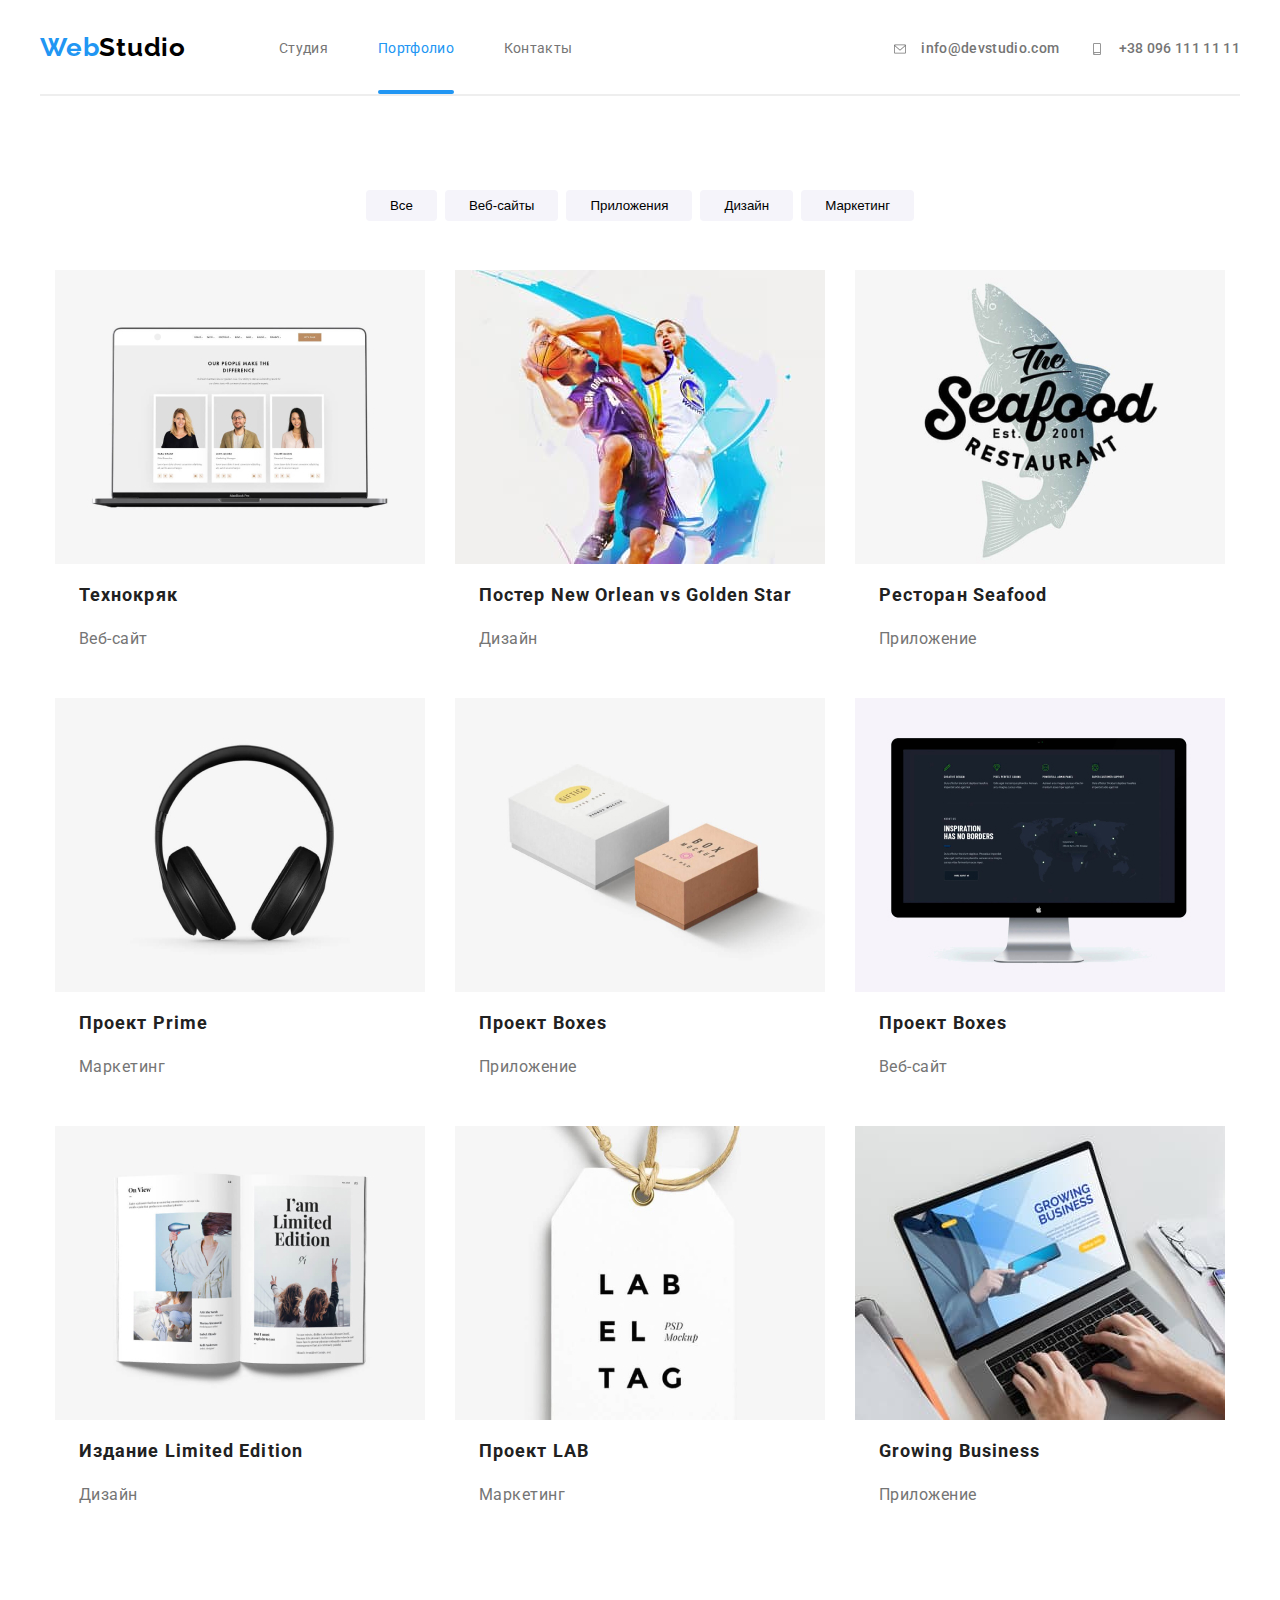
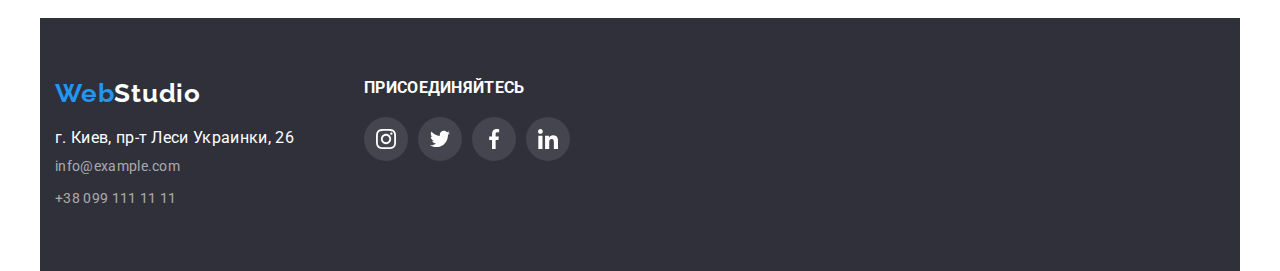
==== portfolio.html @ c5af1349 "Добавляет файлы из дз 5" ====
<!DOCTYPE html>
<html lang="ru">
<head>
    <meta charset="UTF-8">
    <meta name="viewport" content="width=device-width, initial-scale=1.0">
    <title>Портфолио</title>
    <link href="https://fonts.googleapis.com/css2?family=Raleway:wght@700&family=Roboto:wght@400;500;700;900&display=swap" rel="stylesheet">
    <link rel="stylesheet" href="./css/common.css">
    <link rel="stylesheet" href="./css/style.css">
</head>
<body class="page-body container">
    <!-- Шапка сайта -->
    <header class="">
        <div class="page-header portfolio ">
            <nav class="main-nav">
                <a href="" id="head" lang="en" class="logo">Web<span class="studio-bl">Studio</span></a>
                <ul class="site-nav">
                    <li class="list"><a href="./index.html" class="link">Студия</a></li>
                    <li class="list"><a href="./portfolio.html" class="link current">Портфолио</a></li>
                    <li class="list"><a href="./test.html" class="link">Контакты</a></li>
                </ul>
            </nav>
            <ul class="cont-nav">
                <li class="cont-list">
                    <a href="mailto:info@devstudio.com" class="header-contacts">
                        
                        <svg class="cont-icon">
                        <use href="./images/symbol-defs.svg#icon-envelope"></use>
                        </svg>
                        info@devstudio.com
                    </a>
                    
                </li>
                <li class="cont-list">
                    <a href="tel:+380961111111" class="header-contacts">
                        <svg class="cont-icon">
                        <use href="./images/symbol-defs.svg#icon-smartphone"></use>
                        </svg>
                        +38 096 111 11 11
                    </a>
                </li>
            </ul> 
        </div> 
    </header>
    <!-- Основной уникальный контент -->
    <main class="main-port">
        <div class="port-container">
            <h1 class="hidden">Портфолио</h1>
            <ul class="portfolio-list">
                <li class="item"><button class="portfolio-item">Все</button></li>
                <li class="item"><button class="portfolio-item">Веб-сайты</button> </li>
                <li class="item"><button class="portfolio-item">Приложения</button> </li>
                <li class="item"><button class="portfolio-item">Дизайн</button></li>
                <li class="item"><button class="portfolio-item">Маркетинг</button> </li>
            </ul>
            <ul class="works">
                <li class="worklist">
                    <a href="">
                        <div class="product-img">
                            <img src="./images/Portfolio/img1.jpg" alt="фото открытого ноутбука, на дисплее которого веб-страница" >
                            <div class="product-overlay">
                                <p class="product-text">
                                    Технокряк это современная площадка распространения коронавируса. Компании используют эту платформу для цифрового шпионажа и атак на защищённые сервера конкурентов.
                                </p>
                            </div>
                           
                        </div>
                        <div class="work-item">
                            <h2 class="worklist-title links">Технокряк</h2>
                            <p class="worklist-text">Веб-сайт</p>
                        </div>
                    </a>
                </li>
                <li class="worklist">
                    <a href="">
                        <div class="product-img">
                            <img src="./images/Portfolio/img2.jpg" alt="фото открытого ноутбука, на дисплее которого веб-страница" >
                            <div class="product-overlay">
                                <p class="product-text">
                                    Технокряк это современная площадка распространения коронавируса. Компании используют эту платформу для цифрового шпионажа и атак на защищённые сервера конкурентов.
                                </p>
                            </div>
                           
                        </div>
                    <div class="work-item">
                        <h2 class="worklist-title">Постер New Orlean vs Golden Star</h2>
                        <p class="worklist-text">Дизайн</p>
                    </div>
                    </a>
                </li>
                    <li class="worklist">
                        <a href="">
                            <div class="product-img">
                                <img src="./images/Portfolio/img3.jpg" alt="фото открытого ноутбука, на дисплее которого веб-страница" >
                                <div class="product-overlay">
                                    <p class="product-text">
                                        Технокряк это современная площадка распространения коронавируса. Компании используют эту платформу для цифрового шпионажа и атак на защищённые сервера конкурентов.
                                    </p>
                                </div>
                               
                            </div>
                        <div class="work-item">
                            <h2 class="worklist-title">Ресторан Seafood</h2>
                            <p class="worklist-text">Приложение</p>
                        </div>
                        </a>
                    </li>
                    <li class="worklist">
                        <a href="">
                        <div class="product-img">
                            <img src="./images/Portfolio/img4.jpg" alt="фото открытого ноутбука, на дисплее которого веб-страница" >
                            <div class="product-overlay">
                                <p class="product-text">
                                    Технокряк это современная площадка распространения коронавируса. Компании используют эту платформу для цифрового шпионажа и атак на защищённые сервера конкурентов.
                                </p>
                            </div>
                           
                        </div>
                        <div class="work-item">
                            <h2 class="worklist-title">Проект Prime</h2>
                            <p class="worklist-text">Маркетинг</p>
                        </div>
                        </a>
                    </li>
                    <li class="worklist">
                        <a href="">
                        <div class="product-img">
                            <img src="./images/Portfolio/img5.jpg" alt="фото открытого ноутбука, на дисплее которого веб-страница" >
                            <div class="product-overlay">
                                <p class="product-text">
                                    Технокряк это современная площадка распространения коронавируса. Компании используют эту платформу для цифрового шпионажа и атак на защищённые сервера конкурентов.
                                </p>
                            </div>
                           
                        </div>
                        <div class="work-item">
                            <h2 class="worklist-title">Проект Boxes</h2>
                            <p class="worklist-text">Приложение</p>
                        </div>
                        </a>
                    </li>
                    <li class="worklist">
                        <a href="">
                        <div class="product-img">
                            <img src="./images/Portfolio/img6.jpg" alt="фото открытого ноутбука, на дисплее которого веб-страница" >
                            <div class="product-overlay">
                                <p class="product-text">
                                    Технокряк это современная площадка распространения коронавируса. Компании используют эту платформу для цифрового шпионажа и атак на защищённые сервера конкурентов.
                                </p>
                            </div>
                           
                        </div>
                        <div class="work-item">
                            <h2 class="worklist-title">Проект Boxes</h2>
                            <p class="worklist-text">Веб-сайт</p>
                        </div>
                        </a>
                    </li>
                    <li class="worklist">
                        <a href="">
                        <div class="product-img">
                            <img src="./images/Portfolio/img7.jpg" alt="фото открытого ноутбука, на дисплее которого веб-страница" >
                            <div class="product-overlay">
                                <p class="product-text">
                                    Технокряк это современная площадка распространения коронавируса. Компании используют эту платформу для цифрового шпионажа и атак на защищённые сервера конкурентов.
                                </p>
                            </div>
                           
                        </div>
                        <div class="work-item">
                            <h2 class="worklist-title">Издание Limited Edition</h2>
                            <p class="worklist-text">Дизайн</p>
                        </div>
                        </a>
                    </li>
                    <li class="worklist">
                        <a href="">
                        <div class="product-img">
                            <img src="./images/Portfolio/img8.jpg" alt="фото открытого ноутбука, на дисплее которого веб-страница" >
                            <div class="product-overlay">
                                <p class="product-text">
                                    Технокряк это современная площадка распространения коронавируса. Компании используют эту платформу для цифрового шпионажа и атак на защищённые сервера конкурентов.
                                </p>
                            </div>
                           
                        </div>
                        <div class="work-item">
                            <h2 class="worklist-title">Проект LAB</h2>
                            <p class="worklist-text">Маркетинг</p>
                        </div>
                        </a>
                    </li>
                    <li class="worklist">
                        <a href="">
                        <div class="product-img">
                            <img src="./images/Portfolio/img9.jpg" alt="фото открытого ноутбука, на дисплее которого веб-страница" >
                            <div class="product-overlay">
                                <p class="product-text">
                                    Технокряк это современная площадка распространения коронавируса. Компании используют эту платформу для цифрового шпионажа и атак на защищённые сервера конкурентов.
                                </p>
                            </div>
                           
                        </div>
                        <div class="work-item">
                        <h2 class="worklist-title">Growing Business</h2>
                        <p class="worklist-text">Приложение</p>
                        </a>
                    </li>
            </ul>
        </div>
    </main>
    <!-- Подвал -->
    <footer class="footer">
        <div class="footer-container">   
            <div class="footer-item">
                <a href="#head" lang="en" class="footer-logo">Web<span class="studio-wh">Studio</span></a>
                <address>
                    <p class="footer-address">г. Киев, пр-т Леси Украинки, 26</p>
                    
                        <a href="mailto:info@example.com" class="footer-contacts">info@example.com</a><br>
                    
                        <a href="tel:+380991111111" class="footer-contacts">+38 099 111 11 11</a>
                        
                </address>
            </div>
            <div class="footer-join">
                <b>ПРИСОЕДИНЯЙТЕСЬ</b>
                <ul class="footer-list">
                    <li>
                        <a href="" class="footer-link">
                         <svg class="icon-footer">
                             <use href="./images/symbol-defs.svg#icon-instagram"></use>
                         </svg>
                        </a>
                    </li>
                    <li>
                     <a href="" class="footer-link">
                         <svg class="icon-footer">
                             <use href="./images/symbol-defs.svg#icon-twitter"></use>
                         </svg>
                        </a>
                    </li>
                    <li>
                     <a href="" class="footer-link">
                         <svg class="icon-footer">
                             <use href="./images/symbol-defs.svg#icon-facebook"></use>
                         </svg>
                     </a>
                    </li>
                    <li>
                     <a href="" class="footer-link">
                         <svg class="icon-footer">
                             <use href="./images/symbol-defs.svg#icon-linkedin"></use>
                         </svg>
                     </a>
                    </li>
                </ul> 
             </div>
        </div> 
    </footer>
    
    <script src="./js/modal.js"></script>
</body>
</html>
---- css/common.css ----
:root { 
    --heading-color:#212121;
    --text-color:#757575;
    --accent-color:#2196F3;
    --primary-bg-color: #fff;
    --secondary-bg-color: #F5F4FA;
    --black-color: #000000;
    --footer-color: #2F303A;
    --border-color: #EEEEEE;
    --icon-color: #C4C4C4;
    --network-color: #AFB1B8;
    --transition: 250ms cubic-bezier(0.4, 0, 0.2, 1);
    --overlay-color: rgba(33, 150, 243, 0.9);
    --link-color: #212121;
}

.page-header {
    display: flex;
    color: var(--black-color: #000000);

    /* border-bottom-width: 3px;
    border-style: solid;
    border-color: var(--heading-color) */
}

.page-header.portfolio {
    color: var(--black-color: #000000);
    border-bottom: 2px solid var(--border-color);
}

.main-nav { display: flex;
    align-items: center;
    padding: 0;
    
}

.site-nav {
    display: flex;
    background: var(--primary-bg-color);
    margin: 0;
    margin-left: 93px;
    padding: 0;
}
.site-nav li { margin-right: 50px;}

.site-nav .list {
    position: relative;
}
.site-nav .list:last-child {
    margin: 0px;
}

.site-nav .link {
    padding-top: 32px;
    padding-bottom: 32px;
    color: var (var(--heading-color))
    font-weight: 500;
    font-size: 14px;
    text-decoration: none;
    transition: color var(--transition);
}

.cont-nav {
    display: flex;
    align-items: center;
    padding: 0;
    margin: 0;
    margin-left: auto;
    list-style: none;
}
.cont-nav .list + .list {
    margin-left: 50px;
}

.cont-list:last-child {
    margin-left: 30px;
}

.cont-item {
    margin-right: 10px;
}

.cont-icon {
    width: 16px;
    height: 12px;
    fill: currentColor;
    vertical-align: middle;
    margin-right: 10px;
}

/* .cont-nav .list::before {
    content: "";
    width: 16px;
    height: 12px; */
    /* display: inline-block; */
    /* background-size: auto auto;
    background-repeat: no-repeat; */
    /* background-position: right 100px bottom 25px; */
}

/* .cont-nav .list:nth-child(1) {
    background-image: url(../images/envelope.svg);
    background-repeat: no-repeat;
    background-position: 0% 50%;
}

.cont-nav .list:nth-child(2) {
    background-image: url(../images/smartphone.svg);
    background-repeat: no-repeat;
    background-position: 0% 50%;
    padding-left: 20px;
} */

.links {
    text-decoration: none;
}
/* .span { color: var(--black-color);} */

.site-nav .link:hover,
.site-nav .link:focus,
.site-nav .link.current,
.portfolio-item:hover,
.portfolio-item:focus,
.header-contacts:hover,
.header-contacts:focus 
{
    color: var(--accent-color)
}

.link.current::after {
    position: absolute;
    left: 0;
    bottom: -5.5px;
    content: "";
    display: block;
    width: 100%;
    height: 4px;
    background-color: var(--accent-color);
    border-radius: 2px;
}

.header-contacts:hover .cont-icon
{ fill: currentColor;}

.site-nav .list {
    display: block;
    padding-top: 32px;
    padding-bottom: 32px; 
}
/* .contacts { 
    display: block;
    padding-top: 32px;
    padding-bottom: 32px;
    color: var(--text-color);
    font-weight: 500;
    font-size: 14px;
    text-decoration: none;
} */
.header-contacts {
    padding: 32px 0px;
    color: var(--text-color);
    font-weight: 500;
    font-size: 14px;
    text-decoration: none;
    transition: color var(--transition);
}
/* .header-contacts:hover,
.header-contacts:focus {
    color: var(--accent-color);
} */

.logo { 
    display: block;
    padding-top: 32px;
    padding-bottom: 32px;
    color: var(--accent-color); 
    text-decoration: none;
    font-family: Raleway, sans-serif;
    letter-spacing: 0.03em;
    font-weight: 700;
    font-size: 26px;
}

.studio-bl { color: var(--black-color) ;}
.studio-wh { color: var(--primary-bg-color);}

/* Footer */
.footer { 
    background: var(--footer-color);
    padding-top: 60px;
    padding-bottom: 60px;
    max-width: 1600px;
    margin-right: auto;
    margin-left: auto;
    }

.footer-container {
    display: flex;
    margin-left: auto;
    margin-right: auto;
    width: 1200px;
    padding-right: 15px;
    padding-left: 15px;
}

.footer-item {
    margin-right: 70px;
}
.footer-address { 
    color: var(--primary-bg-color);
    font-style: normal;
    margin-bottom: 9px;
}

.footer-join { 
    color: var(--primary-bg-color);
    width: 206px;
}
.footer-link {
    display: flex;
    justify-content: center;
    align-items: center;
    background: rgba(255, 255, 255, 0.1);
    width: 44px;
    height: 44px;
    border-radius: 50%;
    transition: background-color var(--transition);
    }

.footer-link:not(:last-child) {
    margin-right: 10px;
}

.footer-link:hover {
    background-color: var(--accent-color);
}

.icon-footer {
    fill: var(--primary-bg-color);
    width: 20px;
    height: 20px;
    vertical-align: middle;
}
.footer-contacts {
    display: inline-block;
    width: 231px;
    height: 21px;
    font-style: normal;
    font-weight: normal;
    font-size: 14px;
    text-decoration: none;
    color: rgba(255, 255, 255, 0.6);
    margin-bottom: 9px;
    transition: color var(--transition);
    
}



.footer-list {
    list-style: none;
    display: flex;
    justify-content: space-between;
    margin: 0;
    margin-top: 20px;
    padding: 0;
}

/* .par {
    margin-bottom: 9px;
} */
.footer-contacts:last-child {
    margin: 0;
}

.footer-contacts:hover,
.footer-contacts:focus {
    color: var(--accent-color);
}
.footer-logo { 
    display: block;
    margin-bottom: 20px;
    color: var(--accent-color); 
    text-decoration: none;
    font-family: Raleway, sans-serif;
    letter-spacing: 0.03em;
    font-weight: 700;
    font-size: 26px;
}
---- css/style.css ----
.html {
    
}
*.
*::before,
*::after {
}
.page-body {
    font-family: -apple-system, Roboto, sans-serif;
    letter-spacing: 0.02em;
    background-color: var(--primary-bg-color);
    margin: 0;
}

a {text-decoration: none;}
p { margin: 0;}
img { display: block;}
.list 
{ list-style: none;
color: var(--text-color)
 }
 
 

/* Hero */
.hero {
    text-align: center;
    /* max-width: 1600px;
    margin-left: auto;
    margin-right: auto; */
}

.hero-title { 
    font-weight: 900;
    font-size: 44px;
    line-height: 1.36;
    letter-spacing: 0.06em;
    text-transform: uppercase;
    margin-right: auto;
    margin-left: auto;
    color: var(--primary-bg-color);
    margin-top: 0;
    margin-bottom: 30px;
}

.hero-container {
    background-image: 
    linear-gradient(to right, rgba(0, 0, 0, 0.5), 
    rgba(0, 0, 0, 0.5)), 
    url("../images/hero-bcg.jpg");
    background-color: var(--footer-color);
    background-repeat: no-repeat;
    background-position: center;
    background-size: cover;
    max-width: 1600px;
    margin-left: auto;
    margin-right: auto;
    padding-top: 200px;
    padding-bottom: 200px;
    /* width: 696px;
    margin-right: auto;
    margin-left: auto; */

}

.hero-button { 
    font-style: normal;
    font-weight: 700;
    font-size: 16px;
    line-height: 1.87;
    letter-spacing: 0.06em;
    text-decoration: none;
    transition: background-color var(--transition);
}

/* Modal */

.backdrop {
    position: fixed;
    top: 0;
    left: 50%;
    transform: translate(-50%);
    width: 100%;
    height: 100%;
    background: rgba(0, 0, 0, 0.2);
}

.modal {
    position: absolute;
    min-width: 528px;
    min-height: 581px;
    background: var(--primary-bg-color);
    top: 50%;
    left: 50%;
    transform: translate(-50%, -50%);
    padding: 15px;
    box-shadow: 0px 1px 3px rgba(0, 0, 0, 0.12), 0px 1px 1px rgba(0, 0, 0, 0.14), 0px 2px 1px rgba(0, 0, 0, 0.2);
    border-radius: 4px;
}

.modal-button {
    position: absolute;
    top: 8px;
    right: 8px;
    padding: 0;
    width: 30px;
    height: 30px;
    outline: none;
    background-color: var(--primary-bg-color);
    border: 1px solid rgba(0, 0, 0, 0.1);
    border-radius: 50%;
}

.cross-button {
    position: absolute;
    width: 18px;
    height: 18px;
    top: 50%;
    left: 50%;
    transform: translate(-50%, -50%);
}
.backdrop.is-hidden {
    opacity: 0;
    pointer-events: none;
}

/* .modal {
    position: absolute;
    height: 581px;
    width: 528px;
    background-color: var(--primary-bg-color);
    top: 50%;
    left: 50%;
    transform: translate(-50%, -50%);
    box-shadow: 0px 1px 3px rgba(0, 0, 0, 0.12), 0px 1px 1px rgba(0, 0, 0, 0.14), 0px 2px 1px rgba(0, 0, 0, 0.2);
    border-radius: 4px; 
} */

/* Section */
.section {
    padding: 94px 0px;
    /* padding-right: 10px;
    padding-left: auto; */
}

.advantage-section {
    padding-top: 94px;
    /* padding-right: 10px;
    padding-left: auto; */
    }       
.section:first-child { padding-bottom: 0;}
.title {
    margin: 0 0 10;
}

.text { margin: 0;}

.section-title { 
    color: var(--heading-color);
    font-weight: 700;
    font-size: 36px;
    line-height: 1.16;
    text-align: center;
    letter-spacing: 0.03em;
    margin: 0 0 50;    
}
.team { 
    background: var(--secondary-bg-color);
    padding-bottom: 94px;
    margin-right: auto;
    margin-left: auto;
}

.hidden {
    position: absolute;
    width: 1px;
    height: 1px;
    margin: -1px;
    border: 0;
    padding: 0;
    clip: rect(0 0 0 0);
    overflow: hidden;
}

.list {
    padding: 0;
    margin: 0;
}
/* Advantages */
.advantage-list { 
    display: flex;
    justify-content: space-around;
    margin: 0;
    padding: 0;}
.advantage-list .title { 
    color: var(--heading-color);
    font-weight: 700;
    font-size: 14px;
    line-height: 1.14;
    text-transform: uppercase; 
    }
.advantage-list .text { 
    color: var(--text-color);
    font-size: 14px;
    line-height: 1.71;
}

.advantage-list .list {
    width: 270px;
    margin-left: 30px;
}
.advantage-list .list:first-child {
    margin-left: 0px;
}

.advantage-icon {
    display: flex;
    justify-content: center;
    width: 270px;
    height: 120px;
    background-color: var(--secondary-bg-color);
    margin-bottom: 30px;
    border-radius: 3px;
}

.advantage-item {
    width: 70px;
}
/* .advantage-list .list::before {
    content: "";
    display: block;
    height: 120px;
    background-color: var(--icon-color);
    border-radius: 4px;
    margin-bottom: 30px;
    background-size: auto auto;
    background-repeat: no-repeat;
    background-position: right 100px bottom 25px;
}

.icon-antena::before {
    background-image: url(../images/icon1.svg);
}
.icon-time::before {
    background-image: url(../images/icon2.svg);
}
.icon-pc::before {
    background-image: url(../images/icon3.svg);
}
.icon-spaceman::before {
    background-image: url(../images/icon4.svg);
} */

/* .list:nth-child(1)::before {
    background-image: url(../images/icon1.png);
}
.list:nth-child(2)::before {
   background-image: url(../images/icon2.png);
}
.list:nth-child(3)::before {
   background-image: url(../images/icon3.png);
}
.list:nth-child(4)::before {
   background-image: url(../images/icon4.png);
} */


/* Buttons */ 
.hero-button {
    display: inline-block;
    margin-left: auto;
    margin-right: auto;
    padding: 10px 32px;
    color: var(--primary-bg-color);
    background: var(--accent-color);
    box-shadow: 0px 4px 4px rgba(0, 0, 0, 0.15);
border-radius: 4px;
}
/* .hero-button:hover,
.hero-button:focus {
    background-color: var(--primary-bg-color)
    color: var(--accent-color)
} */

/* Чем мы занимаемся */

.working {
    display: flex;
    padding: 0;
    /* padding-bottom: 94px; */
    margin: 0;
}

.working .list {
    width: 370px;
    position: relative;
}
.working .list:not(:last-child) {
    margin-right: 30px;
}

.working-text {
    position: absolute;
    bottom: 0;
    display: flex;
    justify-content: center;
    align-items: center;
    width: 370px;
    height: 70px;
    background-color: rgba(47, 48, 58, 0.8);
    font-style: normal;
    font-weight: bold;
    font-size: 14px;
    line-height: 16px;
    text-align: center;
    letter-spacing: 0.03em;
    text-transform: uppercase;

    color: var(--primary-bg-color);
}



/* Наша команда */
.ul {
    display: flex;
    padding: 0;
    margin: 0;
}

.ul .list:not(:last-child) {
    margin-right: 30px;
}
.ul .list {
    width: 270px;
    background-color: var(--primary-bg-color);
    text-align: center;
    box-shadow: 0px 1px 3px rgba(0, 0, 0, 0.12), 0px 1px 1px rgba(0, 0, 0, 0.14), 0px 2px 1px rgba(0, 0, 0, 0.2);
}

.team-item {

padding-top: 30px;
}

/* .list .team-item::after {
    content: "";
    display: inline-block;
    width: 206px;
    height: 44px;
    background-image: url(../images/instagram2.svg);
    background-position: center;
    background-repeat: no-repeat;
} */

/* .list .team-item::after {
    content: "";
    display: inline-block;
    height: 44px;
    width: 206px;
    background-image: url(../images/twitter.svg), url(../images/instagram.svg);
    background-size: auto auto;
    background-repeat: no-repeat;
    background-position: right 100px bottom 25px;
} */

/* .icon-antena::before {
    background-image: url(../images/icon1.svg);
}
.icon-time::before {
    background-image: url(../images/icon2.svg);
}
.icon-pc::before {
    background-image: url(../images/icon3.svg);
}
.icon-spaceman::before {
    background-image: url(../images/icon4.svg);
} */

/* .list:nth-child(1)::before {
    background-image: url(../images/icon1.png);
}
.list:nth-child(2)::before {
   background-image: url(../images/icon2.png);
}
.list:nth-child(3)::before {
   background-image: url(../images/icon3.png);
}
.list:nth-child(4)::before {
   background-image: url(../images/icon4.png);
} */

.team-member { 
    color: var(--heading-color);
    margin: 0px 0px 10px;
    /* margin-top: 30px; */
    margin-bottom: 10px;
}

.networks {
    display: flex;
    justify-content: space-around;
    list-style: none;
    width: 206px;
    margin-right: auto;
    margin-left: auto;
    margin-bottom: 30px;
    margin-top: 16px;
    padding: 0;
}
.network-link {
    display: flex;
    justify-content: center;
    align-items: center;
    width: 44px;
    height: 44px;
    border-radius: 50%;
    transition: background-color var(--transition);
    
}

.network-link:hover,
.network-link:focus {
    background-color: var(--accent-color);
    border-radius: 50%;
}

.icon {
    width: 20px;
    height: 20px;
    fill: var(--icon-color);
    transition: fill var(--transition);
    /* padding: 12px; */
}

.icon-link {
    width: 44px;
    height: 44px;
}

.network-link:hover .icon,
.network-link:focus .icon {
    fill: var(--primary-bg-color);
}



.inst {
    background-image: url(../images/instagram.svg);
    background-repeat: no-repeat;
    background-position: center;
    width: 44px;
    height: 44px;
}
.twit {
    background-image: url(../images/twitter.svg);
    background-repeat: no-repeat;
    background-position: center;
    width: 44px;
    height: 44px;
}

.fb {
    background-image: url(../images/facebook.svg);
    background-repeat: no-repeat;
    background-position: center;
    width: 44px;
    height: 44px;
}

.linkedin {
    background-image: url(../images/linkedin.svg);
    background-repeat: no-repeat;
    background-position: center;
    width: 44px;
    height: 44px;
}

/* .position {
    margin-bottom: 30px;
} */

.section-clients .container {
    padding-top: 94px;
    padding-bottom: 94px;
}

.clients-list {
    display: flex;
    padding: 0;
    margin: 0;
    justify-content: space-between;
}

.clients-item {
    display: flex;
    justify-content: center;
    width: 170px;
    height: 90px;
    border: 1px solid var(--network-color);
    box-sizing: border-box;
    border-radius: 4px;
    transition: border var(--transition);
}

.clients-icon {
    /* width: 88px; */
    fill: var(--network-color);
    transition: fill var(--transition);
}

.brand {
    margin-right: auto;
    margin-left: auto;
}

.clients-item:hover,
.clients-item:focus {
    border: 1px solid var(--accent-color)
}

.clients-item:hover .clients-icon {
    fill: var(--accent-color);
}



/* Portfolio */

/* .main-port {
    padding-top: 94px;
} */
.portfolio-link {
    display: inline-block;
    padding: 20;
    font-style: normal;
    font-weight: 500;
    font-size: 16px;
    line-height: 1.62;
    color: var(--link-color);
    text-decoration: none;
    background-color: var(--secondary-bg-color);
    
}
.portfolio-link:hover,
.portfolio-link:focus,
.portfolio-item:hover,
.portfolio-item:focus {
    color: var(--primary-bg-color);
    background-color: var(--accent-color);
}
.portfolio-item:hover,
.portfolio-item:focus {
    box-shadow: 0px 3px 1px rgba(0, 0, 0, 0.1), 0px 1px 2px rgba(0, 0, 0, 0.08), 0px 2px 2px rgba(0, 0, 0, 0.12);
}

.portfolio-list .item:not(:first-child) {
    margin-left: 8px;
}
.portfolio-item {
    border-color: transparent;
    border-radius: 4px;
    background-color: var(--secondary-bg-color);
    padding: 6px 22px;
    transition: color var(--transition),
    background-color var(--transition);
}

.portfolio-list { 
    display: flex;
    justify-content: center;
    list-style: none;
    margin: 0px 0px 34px;
    padding: 0;
}

.works {
    display: flex;
    flex-wrap: wrap;
    padding: 0px;
    margin: 0;
    list-style: none;
}

.worklist {
    position: relative;
    /* width: 370px; */
    width: calc((100% - 30px * 2) / 3);
    margin: 15px;
    outline: 1px solid var(--border-color)
    text-decoration: none;
    box-shadow: none;
    transition: box-shadow var(--transition);
    /* margin-right: 30px; */
}

.worklist:nth-child(3n + 1) {
    margin-left: 0;
}

.worklist:nth-child(3n) {
    margin-right: 0;
}

.worklist:nth-last-child(-n+3) {
    margin-bottom: 0px;
}

.worklist:hover {
    box-shadow: 0px 1px 1px rgba(0, 0, 0, 0.12), 0px 4px 4px rgba(0, 0, 0, 0.06), 1px 4px 6px rgba(0, 0, 0, 0.16);
}

.product-img {
    position: relative;
    overflow: hidden;
}

.product-overlay {
    position: absolute;
    top: 0;

    width: 100%;
    height: 100%;
    background: var(--overlay-color);
    transform: translateY(100%);
    transition: transform var(--transition);
}

.worklist:hover .product-overlay {
    transform: translateY(0%);
}

.product-text {
    position: absolute;
    top: 63px;
    left: 24px;
    right: 24px;
    font-size: 18px;
    line-height: 28px;
    /* or 156% */

    letter-spacing: 0.03em;

    color: var(--primary-bg-color)
}

.work-item {
padding: 20px 24px;
}

.worklist-title {
    font-weight: 700;
    font-size: 18px;
    /* identical to box height, or 200% */
    letter-spacing: 0.06em;
    color: var(--heading-color);
    margin-bottom: 24px;
    margin-top: 0;
}
.worklist-text {
    font-weight: 400;
    font-size: 16px;
    letter-spacing: 0.03em;
    color: var(--text-color);
    /* margin: 4px 0px 20px 24px; */
}




/* Контейнеры */

.container {
    margin-left: auto;
    margin-right: auto;
    width: 1200px;
    padding-right: 15px;
    padding-left: 15px;
}


.port-container {
    margin-left: auto;
    margin-right: auto;
    padding-bottom: 94px;
    padding-top: 94px;
    width: 1170px;

}
.port-container:nth-last-child(-n+3) {
    margin-bottom: 0;
}
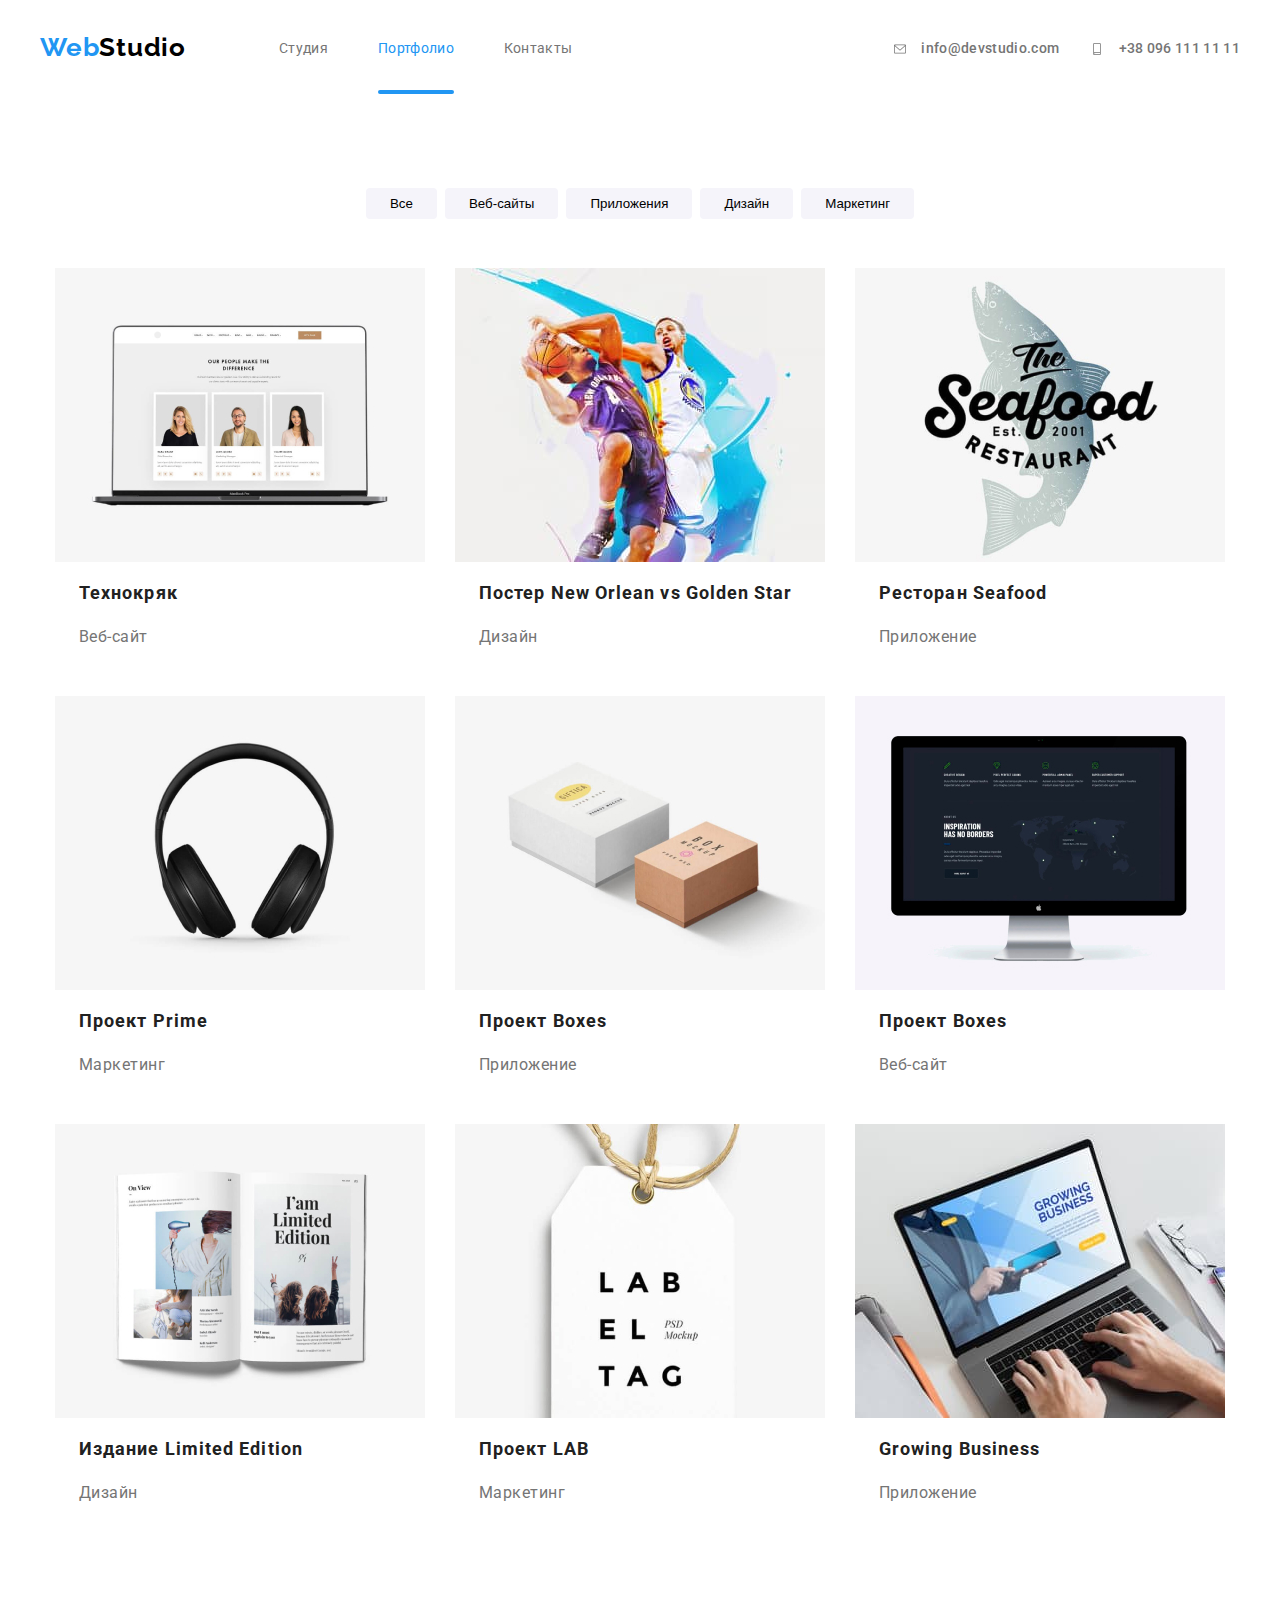
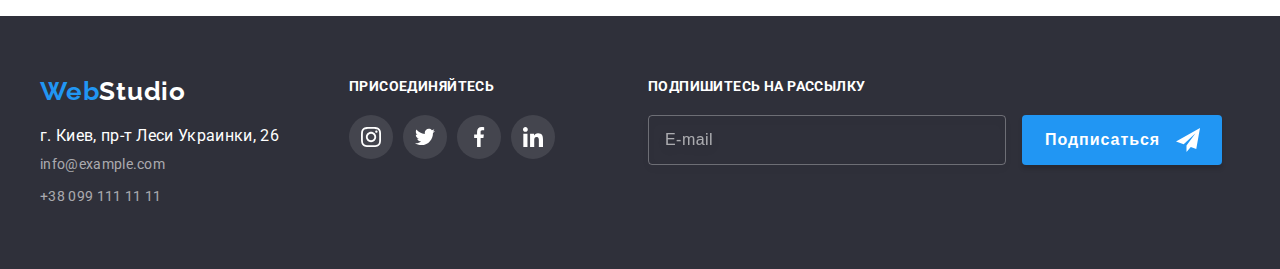
==== commit 8cbaa07c: "Доделывает по критериям ДЗ 6" ====
--- a/portfolio.html
+++ b/portfolio.html
@@ -8,10 +8,10 @@
     <link rel="stylesheet" href="./css/common.css">
     <link rel="stylesheet" href="./css/style.css">
 </head>
-<body class="page-body container">
+<body class="page-body">
     <!-- Шапка сайта -->
     <header class="">
-        <div class="page-header portfolio ">
+        <div class="page-header container">
             <nav class="main-nav">
                 <a href="" id="head" lang="en" class="logo">Web<span class="studio-bl">Studio</span></a>
                 <ul class="site-nav">
@@ -224,38 +224,49 @@
                 </address>
             </div>
             <div class="footer-join">
-                <b>ПРИСОЕДИНЯЙТЕСЬ</b>
-                <ul class="footer-list">
-                    <li>
-                        <a href="" class="footer-link">
-                         <svg class="icon-footer">
-                             <use href="./images/symbol-defs.svg#icon-instagram"></use>
-                         </svg>
-                        </a>
-                    </li>
-                    <li>
-                     <a href="" class="footer-link">
-                         <svg class="icon-footer">
-                             <use href="./images/symbol-defs.svg#icon-twitter"></use>
-                         </svg>
-                        </a>
-                    </li>
-                    <li>
-                     <a href="" class="footer-link">
-                         <svg class="icon-footer">
-                             <use href="./images/symbol-defs.svg#icon-facebook"></use>
-                         </svg>
-                     </a>
-                    </li>
-                    <li>
-                     <a href="" class="footer-link">
-                         <svg class="icon-footer">
-                             <use href="./images/symbol-defs.svg#icon-linkedin"></use>
-                         </svg>
-                     </a>
-                    </li>
-                </ul> 
-             </div>
+               <b class="footer-title">ПРИСОЕДИНЯЙТЕСЬ</b>
+               <ul class="footer-list">
+                   <li>
+                       <a href="" class="footer-link">
+                        <svg class="icon-footer">
+                            <use href="./images/symbol-defs.svg#icon-instagram"></use>
+                        </svg>
+                       </a>
+                   </li>
+                   <li>
+                    <a href="" class="footer-link">
+                        <svg class="icon-footer">
+                            <use href="./images/symbol-defs.svg#icon-twitter"></use>
+                        </svg>
+                       </a>
+                   </li>
+                   <li>
+                    <a href="" class="footer-link">
+                        <svg class="icon-footer">
+                            <use href="./images/symbol-defs.svg#icon-facebook"></use>
+                        </svg>
+                    </a>
+                   </li>
+                   <li>
+                    <a href="" class="footer-link">
+                        <svg class="icon-footer">
+                            <use href="./images/symbol-defs.svg#icon-linkedin"></use>
+                        </svg>
+                    </a>
+                   </li>
+               </ul> 
+            </div>
+            <div class="footer-form-field">
+                <b class="footer-title">подпишитесь на рассылку</b>
+                <form action="">
+                    <input type="email" class="footer-input" placeholder="E-mail">
+                    <button type="submit" class="footer-button">Подписаться
+                        <svg class="button-icon">
+                            <use href="./images/symbol-defs.svg#icon-telegram" ></use>
+                        </svg>
+                    </button>
+                </form>
+            </div>
         </div> 
     </footer>
     
--- a/css/common.css
+++ b/css/common.css
@@ -199,8 +199,8 @@
     margin-left: auto;
     margin-right: auto;
     width: 1200px;
-    padding-right: 15px;
-    padding-left: 15px;
+    /* padding-right: 15px;
+    padding-left: 15px; */
 }
 
 .footer-item {
@@ -215,7 +215,9 @@
 .footer-join { 
     color: var(--primary-bg-color);
     width: 206px;
-}
+    margin-right: 93px;
+}
+
 .footer-link {
     display: flex;
     justify-content: center;
@@ -286,4 +288,69 @@
     letter-spacing: 0.03em;
     font-weight: 700;
     font-size: 26px;
+}
+
+
+
+.footer-form-field {
+    color: var(--primary-bg-color);
+    
+}
+
+.footer-title {
+    font-weight: bold;
+    font-size: 14px;
+    line-height: 16px;
+    letter-spacing: 0.03em;
+    text-transform: uppercase;
+}
+
+.footer-input {
+    width: 358px;
+    height: 50px;
+    border: 1px solid rgba(255, 255, 255, 0.3);
+    box-sizing: border-box;
+    filter: drop-shadow(0px 4px 4px rgba(0, 0, 0, 0.15));
+    border-radius: 4px;
+    background-color: transparent;
+    margin-top: 20px;
+    margin-right: 12px;
+    padding-left: 16px;
+}
+.footer-input::placeholder {
+    font-size: 16px;
+    line-height: 20px;
+    /* identical to box height, or 125% */
+
+    display: flex;
+    align-items: center;
+    letter-spacing: 0.03em;
+
+    color: rgba(255, 255, 255, 0.6);
+
+}
+
+.footer-button {
+    width: 200px;
+    height: 50px;
+    font-weight: bold;
+    font-size: 16px;
+    line-height: 30px;
+    /* identical to box height, or 187% */
+    letter-spacing: 0.06em;
+    padding: 0;
+    background-color: var(--accent-color);
+    color: var(--primary-bg-color);
+    border: none;
+    box-shadow: 0px 4px 4px rgba(0, 0, 0, 0.15);
+    border-radius: 4px;
+
+}
+
+.button-icon {
+    display: inline-block;
+    margin-left: 10px;
+    width: 24px;
+    height: 24px;
+    vertical-align: middle;
 }--- a/css/style.css
+++ b/css/style.css
@@ -119,11 +119,205 @@
     top: 50%;
     left: 50%;
     transform: translate(-50%, -50%);
-}
+    transition: fill var(--transition);
+}
+
+.modal-button:hover, .modal-button:focus .cross-button {
+    fill: var(--accent-color);
+}
+
 .backdrop.is-hidden {
     opacity: 0;
     pointer-events: none;
 }
+
+.modal-form {
+    width: 448px;
+    height: 342px;
+    margin-left: auto;
+    margin-right: auto;
+}
+
+.modal-title {
+    display: inline-block;
+    width: 448px;
+    padding-top: 25px;
+    padding-bottom: 12px;
+    font-size: 20px;
+    line-height: 23px;
+    text-align: center;
+    letter-spacing: 0.03em;
+    
+}
+
+.modal-form .comment {
+    resize: none;
+    width: 448px;
+    height: 120px;
+    border: 1px solid rgba(33, 33, 33, 0.2);
+    border-radius: 4px;
+    padding: 12px 16px;
+}
+
+.comment::placeholder {
+    font-size: 14px;
+    line-height: 16px;
+    letter-spacing: 0.01em;
+
+    color: rgba(117, 117, 117, 0.5);
+}
+
+.modal-form .comment:focus {
+    outline-color: var(--accent-color);
+}
+
+.modal-form-field {
+    position: relative;
+    display: flex;
+    align-items: flex-start;
+    justify-content: center;
+    flex-direction: column;
+    margin-bottom: 10px;
+}
+
+
+
+.modal-label {
+    /* position: absolute; */
+    left: 0;
+    top: -18px;
+    display: block;
+    font-size: 12px;
+    line-height: 14px;
+    letter-spacing: 0.01em;
+    margin-bottom: 4px;
+    user-select: none;
+
+color: var(--text-color);
+}
+
+.modal-input {
+    position: relative;
+    display: block;
+    width: 448px;
+    height: 40px;
+    padding-left: 42px;
+    border: 1px solid rgba(33, 33, 33, 0.2);
+    border-radius: 4px;
+    /* transition: outline-color var(--transition); */
+}
+
+.form-icon {
+    position: absolute;
+    width: 18px;
+    height: 18px;
+    left: 12px;
+    top: 50%;
+    transition: fill var(--transition);
+
+}
+
+.modal-input:focus {
+    outline-color: var(--accent-color);
+}
+
+.modal-input:focus ~ .form-icon {
+    fill: var(--accent-color);
+}
+
+.modal-submit {
+    display: block;
+    margin-left: auto;
+    margin-right: auto;
+    margin-top: 30px;
+    width: 200px;
+    height: 50px;
+    border: none;
+    box-shadow: 0px 4px 4px rgba(0, 0, 0, 0.15);
+    border-radius: 4px;
+    background-color: var(--accent-color);
+    color: var(--primary-bg-color);
+
+}
+
+.checkbox {
+    -webkit-appearance: none;
+    -moz-appearance: none;
+    appearance: none;
+    
+}
+
+.checkbox-label::after {
+    content: " ";
+    position: absolute;
+    top: 50%;
+    left: 11px;
+    transform: translateY(-50%);
+    display: block;
+    width: 16px;
+    height: 15px;
+    border: 2px solid var( --link-color);
+    border-radius: 2px;   
+}
+
+.checkbox:checked + .checkbox-label::after {
+    background-color: var(--accent-color);
+    background-image: url('../images/custom_check.svg');
+    background-size: contain;
+    background-origin: border-box ;
+    border-color: transparent;
+}
+
+.checkbox-label {
+    width: 423px;
+    height: 24px;
+    font-size: 14px;
+    line-height: 24px;
+    letter-spacing: 0.03em;
+    color: var(--text-color);
+    user-select: none;
+}
+
+}
+/* .modal-icon {
+    display: inline-block;
+    width: 16px;
+    height: 15px;
+    vertical-align: text-bottom;
+    border: 2px solid var(--link-color);
+    border-radius: 2px;
+}
+
+.checkbox:checked + .modal-icon {
+    background-color: var(--accent-color);
+    background-image: url('../images/custom_check.svg');
+    background-size: contain;
+    background-origin: border-box ;
+    border-color: transparent; */
+    /* transition: background-color var(--transition),
+    border-color var(--transition); */
+}
+
+.modal-label .accept-text {
+    font-size: 14px;
+    line-height: 24px;
+    letter-spacing: 0.03em;
+    margin-left: 7px;
+}
+
+.modal-accept-field {
+    position: relative;
+    display: flex;
+    justify-content: flex-end;
+    margin-bottom: 10px;
+    
+}
+
+.modal-accept-field a {
+    text-decoration: underline;
+    color: var(--accent-color);
+}
+
 
 /* .modal {
     position: absolute;
